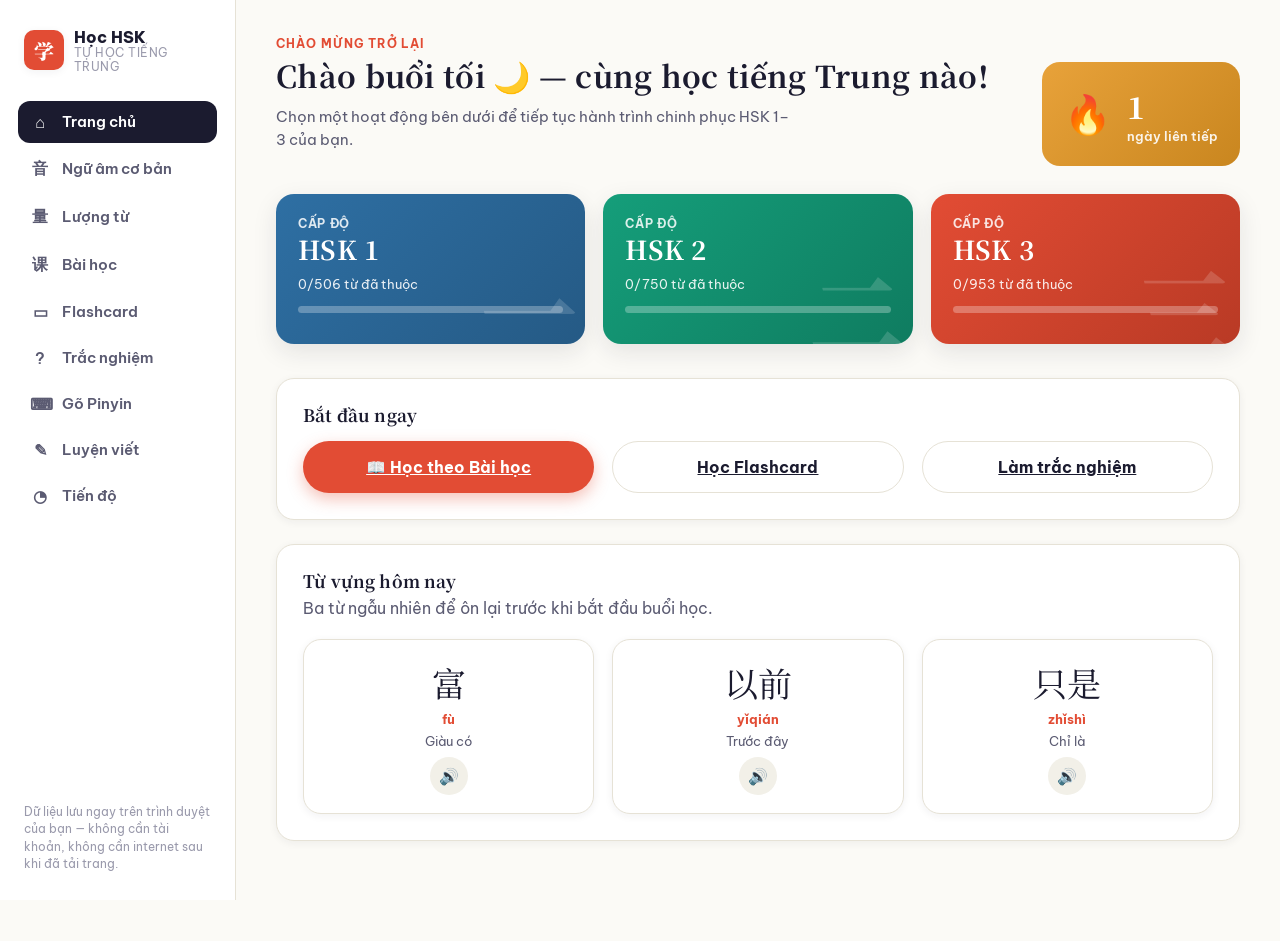
==== index.html @ 819b6c0b "first commit" ====
<!DOCTYPE html>
<html lang="vi">
<head>
<meta charset="UTF-8">
<meta name="viewport" content="width=device-width, initial-scale=1.0">
<title>Học HSK — Trang chủ</title>
<link rel="icon" href="data:,">
<link rel="stylesheet" href="css/style.css">
</head>
<body data-page="home">

<div class="app-shell">
  <aside class="sidebar">
    <div class="brand">
      <div class="brand-mark">学</div>
      <div class="brand-text"><strong>Học HSK</strong><span>TỰ HỌC TIẾNG TRUNG</span></div>
    </div>
    <nav class="nav">
      <a href="index.html" data-page="home"><span class="ic">⌂</span> Trang chủ</a>
      <a href="phonetics.html" data-page="phonetics"><span class="ic">音</span> Ngữ âm cơ bản</a>
      <a href="measures.html" data-page="measures"><span class="ic">量</span> Lượng từ</a>
      <a href="lessons.html" data-page="lessons"><span class="ic">课</span> Bài học</a>
      <a href="flashcards.html" data-page="flashcards"><span class="ic">▭</span> Flashcard</a>
      <a href="quiz.html" data-page="quiz"><span class="ic">?</span> Trắc nghiệm</a>
      <a href="pinyin.html" data-page="pinyin"><span class="ic">⌨</span> Gõ Pinyin</a>
      <a href="writing.html" data-page="writing"><span class="ic">✎</span> Luyện viết</a>
      <a href="progress.html" data-page="progress"><span class="ic">◔</span> Tiến độ</a>
    </nav>
    <div class="sidebar-foot">Dữ liệu lưu ngay trên trình duyệt của bạn — không cần tài khoản, không cần internet sau khi đã tải trang.</div>
  </aside>

  <main class="main">
    <div class="page-head">
      <div>
        <span class="eyebrow">Chào mừng trở lại</span>
        <h1 id="greeting">Học tiếng Trung mỗi ngày</h1>
        <p class="sub">Chọn một hoạt động bên dưới để tiếp tục hành trình chinh phục HSK 1–3 của bạn.</p>
      </div>
      <div class="streak-box" id="streakBox">
        <div class="flame">🔥</div>
        <div>
          <div class="num" id="streakNum">0</div>
          <div class="lbl">ngày liên tiếp</div>
        </div>
      </div>
    </div>

    <div class="grid grid-3" id="levelCards" style="margin-bottom:34px;"></div>

    <div class="card pad-lg" style="margin-bottom:24px;">
      <h3 style="font-size:17px; margin-bottom:16px;">Bắt đầu ngay</h3>
      <div class="grid grid-3">
        <a href="lessons.html" class="btn btn-primary btn-lg btn-block">📖 Học theo Bài học</a>
        <a href="flashcards.html" class="btn btn-outline btn-lg btn-block">Học Flashcard</a>
        <a href="quiz.html" class="btn btn-outline btn-lg btn-block">Làm trắc nghiệm</a>
      </div>
    </div>

    <div class="card pad-lg">
      <h3 style="font-size:17px; margin-bottom:4px;">Từ vựng hôm nay</h3>
      <p style="margin-bottom:18px;">Ba từ ngẫu nhiên để ôn lại trước khi bắt đầu buổi học.</p>
      <div class="grid grid-3" id="dailyWords"></div>
    </div>
  </main>
</div>

<nav class="bottom-nav">
  <ul>
    <li><a href="index.html" data-page="home"><span class="ic">⌂</span>Trang chủ</a></li>
    <li><a href="phonetics.html" data-page="phonetics"><span class="ic">音</span>Ngữ âm</a></li>
    <li><a href="measures.html" data-page="measures"><span class="ic">量</span>Lượng từ</a></li>
    <li><a href="lessons.html" data-page="lessons"><span class="ic">课</span>Bài học</a></li>
    <li><a href="flashcards.html" data-page="flashcards"><span class="ic">▭</span>Flashcard</a></li>
    <li><a href="quiz.html" data-page="quiz"><span class="ic">?</span>Trắc nghiệm</a></li>
    <li><a href="pinyin.html" data-page="pinyin"><span class="ic">⌨</span>Pinyin</a></li>
    <li><a href="writing.html" data-page="writing"><span class="ic">✎</span>Luyện viết</a></li>
    <li><a href="progress.html" data-page="progress"><span class="ic">◔</span>Tiến độ</a></li>
  </ul>
</nav>

<script src="js/app.js"></script>
<script>
async function init() {
  const vocab = await loadVocab();
  const p = getProgress();

  document.getElementById('streakNum').textContent = p.streak.count;

  const hours = new Date().getHours();
  const greet = hours < 11 ? 'Chào buổi sáng ☀️' : hours < 18 ? 'Chào buổi chiều 🌤️' : 'Chào buổi tối 🌙';
  document.getElementById('greeting').textContent = greet + ' — cùng học tiếng Trung nào!';

  const wrap = document.getElementById('levelCards');
  wrap.innerHTML = LEVELS.map(lv => {
    const st = levelStats(vocab, lv);
    return `
      <a href="flashcards.html?level=${lv}" class="level-card ${lv}">
        <div class="tag">Cấp độ</div>
        <h3>${LEVEL_LABEL[lv]}</h3>
        <div class="count">${st.known}/${st.total} từ đã thuộc</div>
        <div class="bar-track"><div class="bar-fill" style="width:${st.pct}%"></div></div>
        <div class="glyph">${lv === 'hsk1' ? '一' : lv === 'hsk2' ? '二' : '三'}</div>
      </a>`;
  }).join('');

  const words = pick(allWords(vocab), 3);
  document.getElementById('dailyWords').innerHTML = words.map((w, i) => `
    <div class="card pad" style="text-align:center;">
      <div style="font-family:var(--font-display); font-size:34px;">${w.hanzi}</div>
      <div style="color:var(--seal); font-weight:700; font-size:13px; margin:4px 0 6px;">${w.pinyin}</div>
      <div style="font-size:12.5px; color:var(--ink-soft); margin-bottom:8px;">${shortMeaning(w.meaning)}</div>
      <button class="speak-btn" data-speak-idx="${i}" title="Nghe phát âm">🔊</button>
    </div>
  `).join('');
  document.querySelectorAll('[data-speak-idx]').forEach(btn => {
    btn.addEventListener('click', () => speakChinese(words[btn.dataset.speakIdx].hanzi));
  });
}
init();
</script>
</body>
</html>
---- css/style.css ----
/* ============================================================
   HỌC HSK — Design tokens
   Bảng màu lấy cảm hứng từ con dấu triện đỏ (seal-red), ngọc bích
   (jade) và mực (ink); mỗi cấp HSK có một màu riêng để tạo cảm
   giác "lên cấp". Chữ Hán dùng font serif có nét bút lông, phần
   giao diện dùng Be Vietnam Pro — font thiết kế riêng cho tiếng Việt.
   ============================================================ */

@import url('https://fonts.googleapis.com/css2?family=Be+Vietnam+Pro:ital,wght@0,400;0,500;0,600;0,700;0,800;1,400&family=Noto+Serif+SC:wght@500;700;900&display=swap');

:root{
  --ink:#1B1B2F;
  --ink-soft:#5B5B72;
  --ink-faint:#9A9AAC;

  --paper:#FBFAF6;
  --paper-alt:#F2F0E8;
  --card:#FFFFFF;
  --border:#E6E2D6;

  --seal:#E24C34;      /* HSK 3 / accent chính */
  --seal-dark:#B93A25;
  --jade:#159E7A;      /* HSK 2 */
  --jade-dark:#0F7C60;
  --azure:#2E6FA3;     /* HSK 1 */
  --azure-dark:#255A85;
  --gold:#E8A23A;      /* điểm nhấn / streak */
  --gold-dark:#C9861F;

  --radius-sm:10px;
  --radius:18px;
  --radius-lg:26px;
  --shadow-sm:0 2px 8px rgba(27,27,47,.06);
  --shadow:0 8px 24px rgba(27,27,47,.10);
  --shadow-lg:0 16px 40px rgba(27,27,47,.14);

  --font-display:'Noto Serif SC', 'Times New Roman', serif;
  --font-body:'Be Vietnam Pro', -apple-system, BlinkMacSystemFont, 'Segoe UI', sans-serif;
}

*{box-sizing:border-box;}
html,body{margin:0;padding:0;}
body{
  font-family:var(--font-body);
  background:var(--paper);
  color:var(--ink);
  -webkit-font-smoothing:antialiased;
  min-height:100vh;
}
h1,h2,h3,h4{
  font-family:var(--font-display);
  margin:0 0 .4em;
  line-height:1.2;
  letter-spacing:.01em;
}
p{margin:0 0 1em; color:var(--ink-soft); line-height:1.6;}
a{color:inherit;}
button{font-family:inherit;}
::selection{background:var(--gold); color:var(--ink);}

/* ---------- Mễ tự cách motif (dùng làm nền trang trí) ---------- */
.mizi-bg{
  background-image:
    linear-gradient(var(--border) 1px, transparent 1px),
    linear-gradient(90deg, var(--border) 1px, transparent 1px);
  background-size: 28px 28px;
}
.mizi-box{
  position:relative;
  border:1.5px solid var(--border);
  border-radius:8px;
  overflow:hidden;
}
.mizi-box::before,
.mizi-box::after{
  content:"";
  position:absolute;
  background:var(--border);
}
.mizi-box::before{ /* đường ngang + dọc chính giữa */
  top:50%; left:0; right:0; height:1px; transform:translateY(-.5px);
  background-image:linear-gradient(90deg, var(--border) 60%, transparent 0);
  background-size:8px 1px;
}
.mizi-box::after{
  left:50%; top:0; bottom:0; width:1px; transform:translateX(-.5px);
  background-image:linear-gradient(var(--border) 60%, transparent 0);
  background-size:1px 8px;
}
.mizi-box .diag{
  position:absolute; inset:0;
  background:
    linear-gradient(to bottom right, transparent calc(50% - .5px), var(--border) 50%, transparent calc(50% + .5px)),
    linear-gradient(to bottom left, transparent calc(50% - .5px), var(--border) 50%, transparent calc(50% + .5px));
  opacity:.6;
}

/* ============================================================
   App shell
   ============================================================ */
.app-shell{
  display:flex;
  min-height:100vh;
}

/* --- Sidebar (desktop) --- */
.sidebar{
  width:236px;
  flex-shrink:0;
  background:var(--card);
  border-right:1px solid var(--border);
  padding:28px 18px;
  position:sticky;
  top:0;
  height:100vh;
  display:flex;
  flex-direction:column;
  gap:28px;
}
.brand{
  display:flex;
  align-items:center;
  gap:10px;
  padding:0 6px;
}
.brand-mark{
  width:40px;height:40px;
  border-radius:10px;
  background:var(--seal);
  color:#fff;
  display:flex;align-items:center;justify-content:center;
  font-family:var(--font-display);
  font-weight:900;
  font-size:20px;
  box-shadow:var(--shadow-sm);
  flex-shrink:0;
}
.brand-text{display:flex; flex-direction:column; line-height:1.15;}
.brand-text strong{font-size:16px; font-weight:800;}
.brand-text span{font-size:11.5px; color:var(--ink-faint); letter-spacing:.04em;}

.nav{display:flex; flex-direction:column; gap:4px;}
.nav a{
  display:flex; align-items:center; gap:12px;
  padding:11px 12px;
  border-radius:12px;
  text-decoration:none;
  color:var(--ink-soft);
  font-weight:600;
  font-size:14.5px;
  transition:background .15s, color .15s;
}
.nav a .ic{width:20px; text-align:center; flex-shrink:0; font-size:16px;}
.nav a:hover{background:var(--paper-alt); color:var(--ink);}
.nav a.active{background:var(--ink); color:#fff;}

.sidebar-foot{
  margin-top:auto;
  font-size:11.5px;
  color:var(--ink-faint);
  padding:0 6px;
  line-height:1.5;
}

/* --- Main --- */
.main{
  flex:1;
  min-width:0;
  padding:36px 40px 100px;
}
.page-head{
  display:flex; align-items:flex-end; justify-content:space-between;
  gap:16px; margin-bottom:28px; flex-wrap:wrap;
}
.eyebrow{
  font-size:12px; font-weight:700; letter-spacing:.08em; text-transform:uppercase;
  color:var(--seal); margin-bottom:6px; display:block;
}
.page-head h1{font-size:30px;}
.page-head .sub{color:var(--ink-soft); font-size:14.5px; max-width:520px;}

/* --- Mobile bottom nav --- */
.bottom-nav{
  display:none;
  position:fixed; left:0; right:0; bottom:0;
  background:var(--card);
  border-top:1px solid var(--border);
  padding:8px 4px calc(8px + env(safe-area-inset-bottom));
  z-index:50;
}
.bottom-nav ul{list-style:none; display:flex; margin:0; padding:0;}
.bottom-nav li{flex:1;}
.bottom-nav a{
  display:flex; flex-direction:column; align-items:center; gap:3px;
  text-decoration:none; color:var(--ink-faint); font-size:10.5px; font-weight:700;
  padding:4px 0;
}
.bottom-nav a .ic{font-size:19px;}
.bottom-nav a.active{color:var(--seal);}

/* ============================================================
   Cards & components
   ============================================================ */
.card{
  background:var(--card);
  border:1px solid var(--border);
  border-radius:var(--radius);
  box-shadow:var(--shadow-sm);
}
.pad-lg{padding:26px;}
.pad{padding:18px;}

.grid{display:grid; gap:18px;}
.grid-3{grid-template-columns:repeat(3,1fr);}
.grid-2{grid-template-columns:repeat(2,1fr);}

.level-card{
  padding:22px;
  border-radius:var(--radius);
  color:#fff;
  position:relative;
  overflow:hidden;
  text-decoration:none;
  display:block;
  min-height:150px;
  box-shadow:var(--shadow);
  transition:transform .15s ease;
}
.level-card:hover{transform:translateY(-3px);}
.level-card.hsk1{background:linear-gradient(135deg,var(--azure),var(--azure-dark));}
.level-card.hsk2{background:linear-gradient(135deg,var(--jade),var(--jade-dark));}
.level-card.hsk3{background:linear-gradient(135deg,var(--seal),var(--seal-dark));}
.level-card .tag{font-size:11.5px; font-weight:700; letter-spacing:.06em; opacity:.85; text-transform:uppercase;}
.level-card h3{font-size:26px; margin:2px 0 12px; color:#fff;}
.level-card .count{font-size:13px; opacity:.9; margin-bottom:14px;}
.level-card .bar-track{height:7px; border-radius:20px; background:rgba(255,255,255,.28); overflow:hidden;}
.level-card .bar-fill{height:100%; background:#fff; border-radius:20px;}
.level-card .glyph{
  position:absolute; right:8px; bottom:-14px;
  font-family:var(--font-display); font-size:96px; font-weight:900;
  color:rgba(255,255,255,.16); line-height:1; pointer-events:none;
}

.stat-card{padding:20px; text-align:left;}
.stat-card .num{font-family:var(--font-display); font-size:34px; font-weight:800; color:var(--ink);}
.stat-card .label{font-size:12.5px; color:var(--ink-soft); font-weight:600;}

.btn{
  display:inline-flex; align-items:center; justify-content:center; gap:8px;
  border:none; cursor:pointer;
  padding:12px 22px;
  border-radius:999px;
  font-weight:700;
  font-size:14.5px;
  font-family:var(--font-body);
  transition:transform .12s ease, box-shadow .12s ease, opacity .12s;
}
.btn:active{transform:scale(.97);}
.btn-primary{background:var(--seal); color:#fff; box-shadow:0 6px 16px rgba(226,76,52,.35);}
.btn-primary:hover{background:var(--seal-dark);}
.btn-ghost{background:var(--paper-alt); color:var(--ink);}
.btn-ghost:hover{background:var(--border);}
.btn-outline{background:transparent; color:var(--ink); border:1.5px solid var(--border);}
.btn-lg{padding:15px 30px; font-size:16px;}
.btn-block{width:100%;}
.btn[disabled]{opacity:.4; cursor:not-allowed;}
.btn-icon{background:var(--paper-alt); width:44px; height:44px; border-radius:50%; padding:0; font-size:18px; color:var(--ink);}

.pill{
  display:inline-flex; align-items:center; gap:6px;
  padding:6px 13px; border-radius:999px;
  font-size:12.5px; font-weight:700;
  background:var(--paper-alt); color:var(--ink-soft);
}

.tabs{display:flex; gap:8px; flex-wrap:wrap; margin-bottom:22px;}
.tab{
  padding:9px 18px; border-radius:999px; border:1.5px solid var(--border);
  background:var(--card); color:var(--ink-soft); font-weight:700; font-size:13.5px;
  cursor:pointer; transition:.15s;
}
.tab.active{background:var(--ink); border-color:var(--ink); color:#fff;}
.tab:hover:not(.active){border-color:var(--ink-faint);}

.speak-btn{
  width:38px; height:38px; border-radius:50%;
  background:var(--paper-alt); border:none; cursor:pointer;
  display:inline-flex; align-items:center; justify-content:center;
  font-size:16px; color:var(--seal);
  transition:transform .12s ease, background .12s ease;
  flex-shrink:0;
}
.speak-btn:hover{background:var(--border);}
.speak-btn:active{transform:scale(.9);}
.speak-btn.on-dark{background:rgba(255,255,255,.15); color:#fff;}
.speak-btn.on-dark:hover{background:rgba(255,255,255,.25);}
.speak-btn.lg{width:48px; height:48px; font-size:19px;}

/* ============================================================
   Flashcard
   ============================================================ */
.flash-wrap{
  max-width:840px; margin:0 auto;
  display:flex; flex-direction:column; gap:20px;
}
.flash-progress{width:100%; display:flex; align-items:center; gap:12px; font-size:13px; color:var(--ink-soft); font-weight:600;}
.flash-progress .track{flex:1; height:6px; background:var(--paper-alt); border-radius:20px; overflow:hidden;}
.flash-progress .fill{height:100%; background:var(--seal); border-radius:20px; transition:width .25s;}

.flash-body{display:flex; gap:28px; align-items:center; width:100%;}

.flashcard{
  flex:1; min-width:0;
  aspect-ratio:4/3;
  perspective:1400px;
  cursor:pointer;
}
.flashcard-inner{
  position:relative; width:100%; height:100%;
  transition:transform .45s cubic-bezier(.2,.9,.3,1);
  transform-style:preserve-3d;
}
.flashcard.flipped .flashcard-inner{transform:rotateY(180deg);}
.flashcard-face{
  position:absolute; inset:0;
  border-radius:var(--radius-lg);
  backface-visibility:hidden;
  display:flex; flex-direction:column; align-items:center; justify-content:center;
  padding:28px;
  box-shadow:var(--shadow-lg);
  border:1px solid var(--border);
  text-align:center;
}
.flashcard-face.front{background:var(--card);}
.flashcard-face.back{background:var(--ink); color:#fff; transform:rotateY(180deg);}
.flash-hanzi{font-family:var(--font-display); font-size:104px; font-weight:700; margin-bottom:12px;}
.flash-pinyin{font-size:21px; color:var(--seal); font-weight:700; letter-spacing:.02em;}
.flashcard-face.front .speak-btn{margin-top:18px;}
.flash-pos{position:absolute; top:18px; left:20px;}
.flash-meaning{font-size:24px; font-weight:600; line-height:1.4;}
.flash-example{
  margin-top:18px; padding-top:16px; border-top:1px solid rgba(255,255,255,.18);
  width:100%; text-align:center;
}
.flash-example .ex-cn{font-family:var(--font-display); font-size:18px; font-weight:600; margin-bottom:4px;}
.flash-example .ex-py{font-size:13px; color:var(--gold); margin-bottom:4px;}
.flash-example .ex-vi{font-size:13px; color:rgba(255,255,255,.75);}
.flash-hint{position:absolute; bottom:18px; font-size:11.5px; color:var(--ink-faint); font-weight:600;}
.flashcard-face.back .flash-hint{color:rgba(255,255,255,.5);}

.flash-side{width:200px; flex-shrink:0; display:flex; flex-direction:column; gap:12px;}
.flash-side-divider{height:1px; background:var(--border); margin:4px 0;}
.btn-know{background:var(--jade); color:#fff;}
.btn-know:hover{background:var(--jade-dark);}
.btn-unknow{background:var(--paper-alt); color:var(--ink);}

@media (max-width: 880px){
  .flash-wrap{max-width:480px;}
  .flash-body{flex-direction:column;}
  .flash-side{width:100%; flex-direction:row; flex-wrap:wrap;}
  .flash-side .btn{flex:1; min-width:130px;}
  .flash-side-divider{display:none;}
  .flash-side #nextBtn{flex-basis:100%;}
  .flash-hanzi{font-size:68px;}
}

/* ============================================================
   Quiz
   ============================================================ */
.quiz-wrap{max-width:560px; margin:0 auto;}
.quiz-q{
  padding:34px 26px; text-align:center; margin-bottom:22px;
}
.quiz-hanzi{font-family:var(--font-display); font-size:64px; font-weight:700;}
.quiz-pinyin{font-size:17px; color:var(--seal); font-weight:700; margin-top:6px;}
.quiz-instruction{font-size:13px; color:var(--ink-faint); font-weight:700; text-transform:uppercase; letter-spacing:.05em; margin-bottom:10px;}

.quiz-options{display:flex; flex-direction:column; gap:12px;}
.quiz-opt{
  text-align:left;
  padding:16px 18px;
  border-radius:14px;
  border:1.5px solid var(--border);
  background:var(--card);
  font-size:15px; font-weight:600; color:var(--ink);
  cursor:pointer;
  transition:.15s;
}
.quiz-opt:hover{border-color:var(--ink-faint);}
.quiz-opt.correct{background:rgba(21,158,122,.12); border-color:var(--jade); color:var(--jade-dark);}
.quiz-opt.wrong{background:rgba(226,76,52,.1); border-color:var(--seal); color:var(--seal-dark);}
.quiz-opt[disabled]{cursor:default;}

.quiz-result{text-align:center; padding:40px 26px;}
.quiz-result .score{font-family:var(--font-display); font-size:56px; font-weight:800; color:var(--seal);}

/* ============================================================
   Lessons (Bài học theo giáo trình)
   ============================================================ */
.lesson-grid{display:grid; grid-template-columns:repeat(auto-fill, minmax(260px,1fr)); gap:16px;}
.lesson-card{
  display:block; text-decoration:none; padding:20px;
  background:var(--card); border:1px solid var(--border); border-radius:var(--radius);
  box-shadow:var(--shadow-sm); transition:transform .15s ease, box-shadow .15s ease;
}
.lesson-card:hover{transform:translateY(-3px); box-shadow:var(--shadow);}
.lesson-card .num-badge{
  display:inline-flex; align-items:center; justify-content:center;
  width:30px; height:30px; border-radius:9px; background:var(--paper-alt);
  font-size:12.5px; font-weight:800; color:var(--ink-soft); margin-bottom:10px;
}
.lesson-card .icon{font-size:30px; margin-bottom:8px;}
.lesson-card h3{font-size:17px; margin-bottom:2px;}
.lesson-card .cn-title{font-family:var(--font-display); font-size:13px; color:var(--ink-faint); margin-bottom:10px;}
.lesson-card .meta{font-size:12px; color:var(--ink-soft); display:flex; gap:10px;}

.lesson-tabs{display:flex; gap:6px; border-bottom:2px solid var(--border); margin-bottom:24px;}
.lesson-tab{
  padding:12px 20px; background:none; border:none; cursor:pointer;
  font-family:inherit; font-size:14.5px; font-weight:700; color:var(--ink-faint);
  border-bottom:2px solid transparent; margin-bottom:-2px; transition:.15s;
}
.lesson-tab.active{color:var(--seal); border-bottom-color:var(--seal);}
.lesson-tab:hover:not(.active){color:var(--ink);}

.lword-grid{display:grid; grid-template-columns:repeat(auto-fill, minmax(150px,1fr)); gap:12px;}
.lword-card{
  background:var(--card); border:1px solid var(--border); border-radius:14px;
  padding:14px; text-align:center; box-shadow:var(--shadow-sm);
}
.lword-card .hz{font-family:var(--font-display); font-size:26px; font-weight:700;}
.lword-card .py{color:var(--seal); font-weight:700; font-size:12.5px; margin:3px 0;}
.lword-card .mn{font-size:11.5px; color:var(--ink-soft); min-height:15px; margin-bottom:6px;}
.lword-card .speak-btn{width:30px; height:30px; font-size:13px;}

.dialogue-list{max-width:600px; margin:0 auto; display:flex; flex-direction:column; gap:12px;}
.dialogue-line{display:flex; gap:12px; align-items:flex-start;}
.dialogue-line .avatar{
  width:36px; height:36px; border-radius:50%; flex-shrink:0;
  display:flex; align-items:center; justify-content:center;
  font-weight:800; font-size:13px; color:#fff; margin-top:2px;
}
.dialogue-line.speakerA .avatar{background:var(--azure);}
.dialogue-line.speakerB .avatar{background:var(--seal);}
.dialogue-bubble{
  flex:1; background:var(--card); border:1px solid var(--border); border-radius:16px;
  padding:12px 16px; box-shadow:var(--shadow-sm);
}
.dialogue-bubble .cn{font-family:var(--font-display); font-size:17px; font-weight:600; margin-bottom:3px;}
.dialogue-bubble .py{color:var(--seal); font-size:12.5px; font-weight:600; margin-bottom:4px;}
.dialogue-bubble .vi{font-size:12.5px; color:var(--ink-soft);}
.dialogue-bubble .speak-btn{width:28px; height:28px; font-size:12px; margin-top:6px;}

.lex-q{padding:28px 24px; text-align:center; margin-bottom:20px;}
.lex-instruction{font-size:12.5px; color:var(--ink-faint); font-weight:700; text-transform:uppercase; letter-spacing:.05em; margin-bottom:12px;}
.lex-sentence{font-family:var(--font-display); font-size:26px; font-weight:700; margin-bottom:8px;}
.lex-sentence .blank{display:inline-block; min-width:44px; border-bottom:3px solid var(--seal); color:var(--seal);}
.lex-vi{font-size:13px; color:var(--ink-soft);}

/* ============================================================
   Lượng từ (Measure words)
   ============================================================ */
.mw-grid{display:grid; grid-template-columns:repeat(auto-fill, minmax(260px,1fr)); gap:16px;}
.mw-card{background:var(--card); border:1px solid var(--border); border-radius:var(--radius); padding:18px; box-shadow:var(--shadow-sm);}
.mw-head{display:flex; align-items:baseline; gap:10px; margin-bottom:8px;}
.mw-char{font-family:var(--font-display); font-size:32px; font-weight:800; color:var(--seal);}
.mw-py{font-size:14px; color:var(--ink-soft); font-weight:700;}
.mw-usage{font-size:12.5px; color:var(--ink-soft); margin-bottom:14px; line-height:1.6; min-height:38px;}
.mw-example-list{display:flex; flex-direction:column; gap:7px;}
.mw-example{display:flex; align-items:center; justify-content:space-between; gap:8px; background:var(--paper-alt); border-radius:10px; padding:8px 10px;}
.mw-example .txt{font-size:12.5px; line-height:1.5;}
.mw-example .txt .cn{font-family:var(--font-display); font-weight:700; font-size:14px;}
.mw-example .txt .py{color:var(--seal); font-size:11.5px; margin-left:4px;}
.mw-example .txt .vi{color:var(--ink-faint); font-size:11px; display:block;}
.mw-example .speak-btn{width:26px; height:26px; font-size:11px; flex-shrink:0;}

.lesson-pager{
  display:flex; justify-content:space-between; align-items:stretch; gap:14px;
  margin-top:36px; padding-top:24px; border-top:1px solid var(--border);
}
.pager-link{
  flex:1; max-width:320px; display:flex; flex-direction:column; gap:4px;
  padding:14px 18px; border-radius:var(--radius); border:1px solid var(--border);
  background:var(--card); text-decoration:none; color:var(--ink); box-shadow:var(--shadow-sm);
  transition:transform .12s ease, box-shadow .12s ease;
}
.pager-link:hover{transform:translateY(-2px); box-shadow:var(--shadow);}
.pager-link.next{text-align:right; margin-left:auto;}
.pager-link .pager-label{font-size:11.5px; font-weight:700; color:var(--ink-faint); text-transform:uppercase; letter-spacing:.04em;}
.pager-link .pager-title{font-size:14.5px; font-weight:700;}
.pager-placeholder{flex:1; max-width:320px;}

/* ============================================================
   Phonetics page (Ngữ âm cơ bản)
   ============================================================ */
.phon-jumpnav{
  display:flex; gap:8px; flex-wrap:wrap; margin-bottom:28px;
  position:sticky; top:0; z-index:10; background:var(--paper);
  padding:10px 0; border-bottom:1px solid var(--border);
}
.phon-jumpnav a{
  padding:8px 16px; border-radius:999px; background:var(--card);
  border:1.5px solid var(--border); font-size:13px; font-weight:700;
  color:var(--ink-soft); text-decoration:none; transition:.15s;
}
.phon-jumpnav a:hover{border-color:var(--seal); color:var(--seal);}

.phon-section{margin-bottom:44px; scroll-margin-top:70px;}
.phon-section h2{font-size:22px; display:flex; align-items:center; gap:10px;}
.phon-section h2 .num{
  width:34px; height:34px; border-radius:10px; background:var(--ink); color:#fff;
  display:inline-flex; align-items:center; justify-content:center;
  font-family:var(--font-body); font-size:15px; font-weight:800; flex-shrink:0;
}
.phon-intro{font-size:14.5px; color:var(--ink-soft); max-width:680px; margin-bottom:18px; line-height:1.7;}

.phon-group{margin-bottom:22px;}
.phon-group-label{
  font-size:12.5px; font-weight:800; text-transform:uppercase; letter-spacing:.05em;
  color:var(--seal); margin-bottom:10px;
}
.sound-grid{display:grid; grid-template-columns:repeat(auto-fill, minmax(112px,1fr)); gap:10px;}
.sound-chip{
  background:var(--card); border:1px solid var(--border); border-radius:14px;
  padding:12px 10px; text-align:center; box-shadow:var(--shadow-sm);
}
.sound-chip .py{font-family:var(--font-display); font-size:19px; font-weight:700; color:var(--ink);}
.sound-chip .hz{font-size:13px; color:var(--ink-soft); margin:4px 0 2px;}
.sound-chip .mn{font-size:10.5px; color:var(--ink-faint); margin-bottom:6px; min-height:13px;}
.sound-chip .speak-btn{width:30px; height:30px; font-size:13px;}

.tone-grid{display:grid; grid-template-columns:repeat(auto-fit, minmax(190px,1fr)); gap:14px;}
.tone-card{padding:18px; text-align:center;}
.tone-card .mark{font-family:var(--font-display); font-size:40px; font-weight:800;}
.tone-card .name{font-size:13.5px; font-weight:700; margin:6px 0 4px;}
.tone-card .desc{font-size:12px; color:var(--ink-soft); margin-bottom:10px;}
.tone-card .example{font-size:13px; color:var(--ink-soft);}
.tone-card .example .hz{font-family:var(--font-display); font-size:20px; color:var(--ink); display:block; margin-bottom:2px;}
.tone-card.t1{border-top:4px solid var(--azure);}
.tone-card.t2{border-top:4px solid var(--jade);}
.tone-card.t3{border-top:4px solid var(--gold);}
.tone-card.t4{border-top:4px solid var(--seal);}

.compare-table{width:100%; border-collapse:collapse; font-size:13.5px;}
.compare-table th{
  text-align:left; padding:10px 14px; background:var(--paper-alt);
  font-size:11.5px; text-transform:uppercase; letter-spacing:.04em; color:var(--ink-soft);
}
.compare-table td{padding:12px 14px; border-bottom:1px solid var(--border); vertical-align:top;}
.compare-table tr:last-child td{border-bottom:none;}
.compare-table .py-cell{font-family:var(--font-display); font-weight:700; color:var(--seal); white-space:nowrap;}

.callout{
  background:linear-gradient(135deg, rgba(232,162,58,.12), rgba(232,162,58,.04));
  border:1px solid rgba(232,162,58,.35); border-radius:var(--radius);
  padding:18px 20px; font-size:13.5px; color:var(--ink-soft); line-height:1.7;
}
.callout strong{color:var(--ink);}

@media (max-width: 880px){
  .phon-jumpnav{top:0;}
  .sound-grid{grid-template-columns:repeat(auto-fill, minmax(92px,1fr));}
}

/* ============================================================
   Pinyin typing practice
   ============================================================ */
.pinyin-wrap{max-width:520px; margin:0 auto;}
.pinyin-q{padding:36px 26px; text-align:center; margin-bottom:20px;}
.pinyin-hanzi{font-family:var(--font-display); font-size:72px; font-weight:700;}
.pinyin-meaning{font-size:15px; color:var(--ink-soft); margin-top:8px;}
.pinyin-input-row{display:flex; gap:10px; margin-bottom:14px;}
.pinyin-input{
  flex:1; padding:15px 18px; border-radius:14px;
  border:1.5px solid var(--border); font-size:17px; font-family:var(--font-body);
  outline:none; transition:.15s;
  background:var(--card); color:var(--ink);
}
.pinyin-input:focus{border-color:var(--seal);}
.pinyin-input.correct{border-color:var(--jade); background:rgba(21,158,122,.08); color:var(--jade-dark);}
.pinyin-input.wrong{border-color:var(--seal); background:rgba(226,76,52,.08); color:var(--seal-dark);}
.pinyin-feedback{
  text-align:center; font-size:14px; font-weight:700; min-height:22px; margin-bottom:14px;
}
.pinyin-feedback.correct{color:var(--jade-dark);}
.pinyin-feedback.wrong{color:var(--seal-dark);}
.pinyin-hint-btn{font-size:12.5px; color:var(--ink-faint); text-decoration:underline; cursor:pointer; background:none; border:none; font-family:inherit; padding:4px 0;}

/* ============================================================
   Writing practice
   ============================================================ */
.write-wrap{max-width:640px; margin:0 auto; display:flex; flex-direction:column; align-items:center; gap:20px;}
.write-target{display:flex; align-items:center; gap:16px;}
.write-target .hz{font-family:var(--font-display); font-size:42px;}
.write-target .py{font-size:16px; color:var(--seal); font-weight:700;}
.write-target .mn{font-size:13px; color:var(--ink-soft);}

.canvas-box{
  position:relative;
  width:min(360px, 84vw); height:min(360px, 84vw);
  border-radius:var(--radius);
  overflow:hidden;
  box-shadow:var(--shadow);
  border:1px solid var(--border);
  background:var(--card);
}
.canvas-box .guide{
  position:absolute; inset:0;
  display:flex; align-items:center; justify-content:center;
  font-family:var(--font-display);
  font-size:min(280px, 68vw);
  color:var(--paper-alt);
  user-select:none; pointer-events:none;
  font-weight:700;
}
.canvas-box canvas{position:absolute; inset:0; touch-action:none;}

.write-actions{display:flex; gap:10px; flex-wrap:wrap; justify-content:center;}
.write-count{font-size:13px; color:var(--ink-soft); font-weight:600;}

/* ============================================================
   Progress page
   ============================================================ */
.progress-bar-row{display:flex; align-items:center; gap:14px; margin-bottom:14px;}
.progress-bar-row .lbl{width:64px; font-size:13.5px; font-weight:700; flex-shrink:0;}
.progress-bar-row .track{flex:1; height:12px; background:var(--paper-alt); border-radius:20px; overflow:hidden;}
.progress-bar-row .fill{height:100%; border-radius:20px;}
.progress-bar-row .val{width:70px; text-align:right; font-size:12.5px; color:var(--ink-soft); font-weight:600; flex-shrink:0;}

.streak-box{
  display:flex; align-items:center; gap:16px;
  padding:22px; border-radius:var(--radius);
  background:linear-gradient(135deg, var(--gold), var(--gold-dark));
  color:#fff;
}
.streak-box .flame{font-size:38px;}
.streak-box .num{font-family:var(--font-display); font-size:30px; font-weight:800;}
.streak-box .lbl{font-size:12.5px; opacity:.9; font-weight:600;}

.word-chip-grid{display:flex; flex-wrap:wrap; gap:8px;}
.word-chip{
  padding:8px 12px; border-radius:10px; background:var(--paper-alt);
  font-family:var(--font-display); font-size:15px; font-weight:600;
  display:flex; flex-direction:column; align-items:center; gap:2px;
}
.word-chip span{font-family:var(--font-body); font-size:10px; color:var(--ink-faint); font-weight:600;}

.empty-state{
  text-align:center; padding:50px 20px; color:var(--ink-soft);
}
.empty-state .glyph{font-family:var(--font-display); font-size:52px; color:var(--border); margin-bottom:10px;}

/* ============================================================
   Toast
   ============================================================ */
.toast{
  position:fixed; bottom:24px; left:50%; transform:translateX(-50%) translateY(20px);
  background:var(--ink); color:#fff; padding:12px 22px; border-radius:999px;
  font-size:13.5px; font-weight:600; box-shadow:var(--shadow-lg);
  opacity:0; pointer-events:none; transition:.25s;
  z-index:200; white-space:nowrap;
}
.toast.show{opacity:1; transform:translateX(-50%) translateY(0);}

/* ============================================================
   Responsive
   ============================================================ */
@media (max-width: 880px){
  .sidebar{display:none;}
  .main{padding:22px 18px 90px;}
  .bottom-nav{display:block;}
  .grid-3{grid-template-columns:1fr;}
  .grid-2{grid-template-columns:1fr;}
  .page-head h1{font-size:24px;}
  .flash-hanzi{font-size:64px;}
}
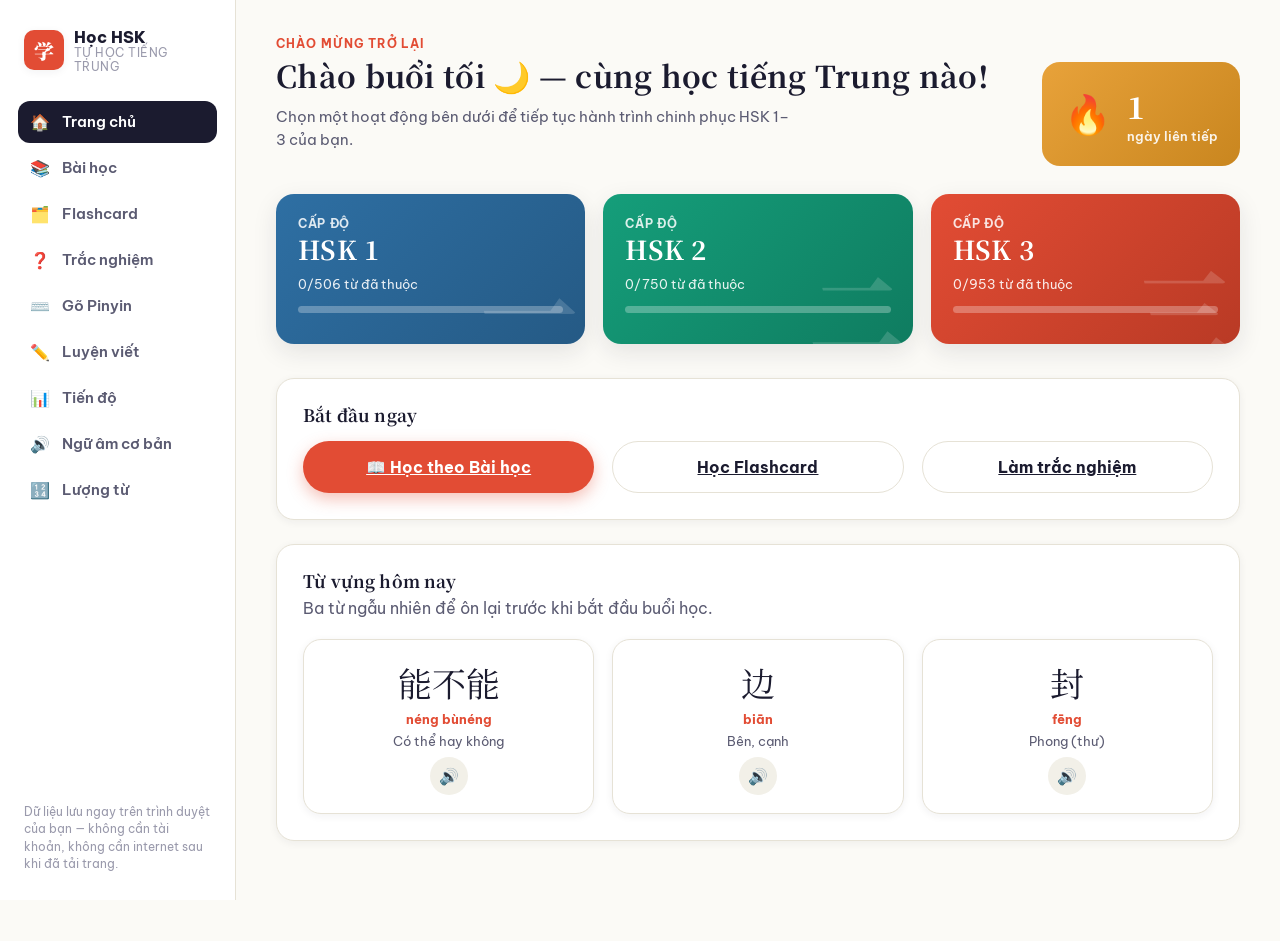
==== commit afa643f1: "commit" ====
--- a/index.html
+++ b/index.html
@@ -7,27 +7,10 @@
 <link rel="icon" href="data:,">
 <link rel="stylesheet" href="css/style.css">
 </head>
-<body data-page="home">
+<body data-page="home" data-navhint='Dữ liệu lưu ngay trên trình duyệt của bạn — không cần tài khoản, không cần internet sau khi đã tải trang.'>
 
 <div class="app-shell">
-  <aside class="sidebar">
-    <div class="brand">
-      <div class="brand-mark">学</div>
-      <div class="brand-text"><strong>Học HSK</strong><span>TỰ HỌC TIẾNG TRUNG</span></div>
-    </div>
-    <nav class="nav">
-      <a href="index.html" data-page="home"><span class="ic">⌂</span> Trang chủ</a>
-      <a href="phonetics.html" data-page="phonetics"><span class="ic">音</span> Ngữ âm cơ bản</a>
-      <a href="measures.html" data-page="measures"><span class="ic">量</span> Lượng từ</a>
-      <a href="lessons.html" data-page="lessons"><span class="ic">课</span> Bài học</a>
-      <a href="flashcards.html" data-page="flashcards"><span class="ic">▭</span> Flashcard</a>
-      <a href="quiz.html" data-page="quiz"><span class="ic">?</span> Trắc nghiệm</a>
-      <a href="pinyin.html" data-page="pinyin"><span class="ic">⌨</span> Gõ Pinyin</a>
-      <a href="writing.html" data-page="writing"><span class="ic">✎</span> Luyện viết</a>
-      <a href="progress.html" data-page="progress"><span class="ic">◔</span> Tiến độ</a>
-    </nav>
-    <div class="sidebar-foot">Dữ liệu lưu ngay trên trình duyệt của bạn — không cần tài khoản, không cần internet sau khi đã tải trang.</div>
-  </aside>
+  <aside class="sidebar" id="sidebarSlot"></aside>
 
   <main class="main">
     <div class="page-head">
@@ -64,20 +47,9 @@
   </main>
 </div>
 
-<nav class="bottom-nav">
-  <ul>
-    <li><a href="index.html" data-page="home"><span class="ic">⌂</span>Trang chủ</a></li>
-    <li><a href="phonetics.html" data-page="phonetics"><span class="ic">音</span>Ngữ âm</a></li>
-    <li><a href="measures.html" data-page="measures"><span class="ic">量</span>Lượng từ</a></li>
-    <li><a href="lessons.html" data-page="lessons"><span class="ic">课</span>Bài học</a></li>
-    <li><a href="flashcards.html" data-page="flashcards"><span class="ic">▭</span>Flashcard</a></li>
-    <li><a href="quiz.html" data-page="quiz"><span class="ic">?</span>Trắc nghiệm</a></li>
-    <li><a href="pinyin.html" data-page="pinyin"><span class="ic">⌨</span>Pinyin</a></li>
-    <li><a href="writing.html" data-page="writing"><span class="ic">✎</span>Luyện viết</a></li>
-    <li><a href="progress.html" data-page="progress"><span class="ic">◔</span>Tiến độ</a></li>
-  </ul>
-</nav>
+<nav class="bottom-nav" id="bottomNavSlot"></nav>
 
+<script src="js/nav.js"></script>
 <script src="js/app.js"></script>
 <script>
 async function init() {
--- a/css/style.css
+++ b/css/style.css
@@ -185,15 +185,20 @@
   position:fixed; left:0; right:0; bottom:0;
   background:var(--card);
   border-top:1px solid var(--border);
-  padding:8px 4px calc(8px + env(safe-area-inset-bottom));
+  padding:6px 0 calc(6px + env(safe-area-inset-bottom));
   z-index:50;
-}
-.bottom-nav ul{list-style:none; display:flex; margin:0; padding:0;}
-.bottom-nav li{flex:1;}
+  overflow-x:auto;
+  -webkit-overflow-scrolling:touch;
+  scrollbar-width:none;
+}
+.bottom-nav::-webkit-scrollbar{display:none;}
+.bottom-nav ul{list-style:none; display:flex; margin:0; padding:0 2px; width:max-content; min-width:100%;}
+.bottom-nav li{flex:0 0 auto;}
 .bottom-nav a{
   display:flex; flex-direction:column; align-items:center; gap:3px;
-  text-decoration:none; color:var(--ink-faint); font-size:10.5px; font-weight:700;
-  padding:4px 0;
+  text-decoration:none; color:var(--ink-faint); font-size:10px; font-weight:700;
+  padding:6px 12px;
+  white-space:nowrap;
 }
 .bottom-nav a .ic{font-size:19px;}
 .bottom-nav a.active{color:var(--seal);}
@@ -356,7 +361,7 @@
 
 @media (max-width: 880px){
   .flash-wrap{max-width:480px;}
-  .flash-body{flex-direction:column;}
+  .flash-body{flex-direction:column; align-items:stretch;}
   .flash-side{width:100%; flex-direction:row; flex-wrap:wrap;}
   .flash-side .btn{flex:1; min-width:130px;}
   .flash-side-divider{display:none;}
